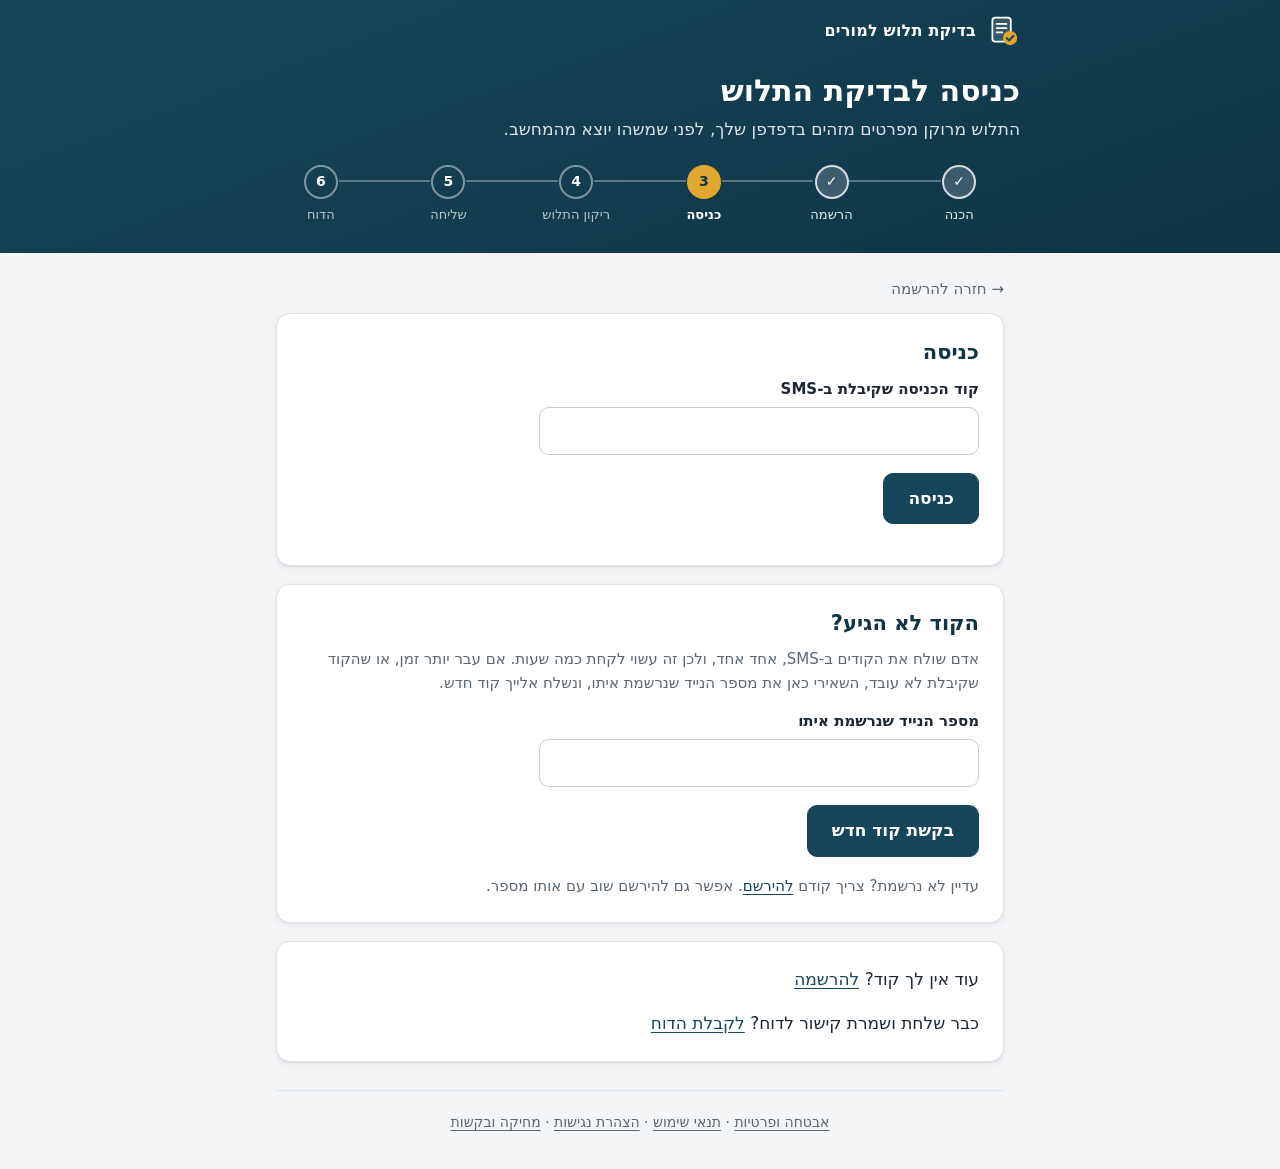
==== index.html @ 2a41a438 "Add files via upload" ====
<!doctype html>
<html lang="he" dir="rtl">
<head>
<meta charset="utf-8">
<meta name="viewport" content="width=device-width, initial-scale=1">
<meta name="referrer" content="no-referrer">
<meta http-equiv="Content-Security-Policy" content="default-src 'none'; script-src 'self'; style-src 'self'; connect-src https://script.google.com/macros/s/AKfycbyGhnnzfXejxpYZVzX2U9uykm526udYM6G5hJUnQsLePHbiMElV_Y1z8CuSsRdPqZ1sxA/exec https://script.googleusercontent.com/macros/echo; img-src 'self'; form-action 'none'; base-uri 'none'">
<title>כניסה לבדיקת תלוש</title>
<link rel="stylesheet" href="style.css">
</head>
<body>
<header>
  <div class="brandbar"><img src="logo.svg" alt="" width="34" height="34"><span>בדיקת תלוש למורים</span></div>
  <h1>כניסה לבדיקת התלוש</h1>
  <p>התלוש מרוקן מפרטים מזהים בדפדפן שלך, לפני שמשהו יוצא מהמחשב.</p>
  <ol class="stepper" aria-label="שלבי הבדיקה"><li class="done"><a href="prepare.html">הכנה</a></li><li class="done"><a href="register.html">הרשמה</a></li><li aria-current="step"><a href="index.html">כניסה</a></li><li>ריקון התלוש</li><li>שליחה</li><li>הדוח</li></ol>
</header>
<main>
  <p class="back-link"><a href="register.html">→ חזרה להרשמה</a></p>
  <section>
    <h2>כניסה</h2>
    <p class="notice" id="resubmit-note" hidden><strong>העלאה חוזרת:</strong> הקלידי כאן את קוד ההעלאה החוזרת מדוח השגיאה. הקובץ החדש ייכנס לאותו תיק, והדוח יגיע לקישור שכבר שמרת.</p>
    <div class="fields">
      <label>קוד הכניסה שקיבלת ב-SMS
        <input type="text" id="code" dir="ltr" autocomplete="off" autocapitalize="characters" spellcheck="false" maxlength="20">
      </label>
    </div>
    <button id="enter" type="button">כניסה</button>
    <p id="status" role="status" aria-live="polite"></p>
  </section>
  <section id="nocode">
    <h2>הקוד לא הגיע?</h2>
    <p class="hint">אדם שולח את הקודים ב-SMS, אחד אחד, ולכן זה עשוי לקחת כמה שעות. אם עבר יותר זמן, או שהקוד שקיבלת לא עובד, השאירי כאן את מספר הנייד שנרשמת איתו, ונשלח אלייך קוד חדש.</p>
    <div class="fields">
      <label>מספר הנייד שנרשמת איתו
        <input type="tel" id="nocode-phone" dir="ltr" inputmode="numeric" autocomplete="tel" maxlength="14">
      </label>
    </div>
    <button id="nocode-send" type="button">בקשת קוד חדש</button>
    <p id="nocode-status" role="status" aria-live="polite"></p>
    <p class="hint">עדיין לא נרשמת? צריך קודם <a href="register.html">להירשם</a>. אפשר גם להירשם שוב עם אותו מספר.</p>
  </section>
  <section>
    <p>עוד אין לך קוד? <a href="register.html">להרשמה</a></p>
    <p>כבר שלחת ושמרת קישור לדוח? <a href="report.html">לקבלת הדוח</a></p>
  </section>
  <p class="footer-links"><a href="privacy.html">אבטחה ופרטיות</a> · <a href="terms.html">תנאי שימוש</a> · <a href="accessibility.html">הצהרת נגישות</a> · <a href="delete.html">מחיקה ובקשות</a></p>
</main>
<script src="config.js"></script>
<script src="api.js"></script>
<script src="crypto-box.js"></script>
<script src="entry.js"></script>
</body>
</html>
---- style.css ----
/* One stylesheet for every page. System fonts only: a web font would add a provider that sees the teachers' IP
   address, and the CSP allows styles from this site alone (no inline styles either). */
:root {
  --bg: #f3f5f7; --card: #fff; --ink: #1b2733; --muted: #5a6772; --line: #dfe4e9; --line-strong: #c5cdd5;
  --brand: #17465c; --brand-dark: #0e3446; --brand-soft: #e7f0f4; --brand-ring: #9cc3d5;
  --accent: #e3a72f; --accent-soft: #fff5df;
  --gap: #b3261e; --gap-soft: #fdeceb; --review: #8a5a00; --ok: #1a7f4b; --ok-soft: #e7f5ee; --none: #5a6772;
  --radius: 14px; --radius-sm: 10px;
  --shadow: 0 1px 2px rgba(16, 24, 40, .05), 0 2px 6px rgba(16, 24, 40, .06);
}
* { box-sizing: border-box; }
[hidden] { display: none !important; } /* label and a.button set display, which would otherwise beat the attribute. */

body {
  margin: 0; background: var(--bg); color: var(--ink);
  font: 17px/1.6 system-ui, "Segoe UI", "Noto Sans Hebrew", Arial, sans-serif;
  -webkit-text-size-adjust: 100%;
}
a { color: var(--brand); text-underline-offset: 3px; }
a:hover { color: var(--brand-dark); }
strong { font-weight: 650; }

/* Header: brand bar, page title, and on the five steps a step bar. */
header {
  background: linear-gradient(160deg, var(--brand) 0%, var(--brand-dark) 100%); color: #fff;
  padding: 0 16px 28px;
}
header > * { max-width: 760px; margin-inline: auto; }
.brandbar { display: flex; align-items: center; gap: 10px; padding: 14px 0 18px; font-weight: 650; font-size: 16px; letter-spacing: .2px; }
.brandbar img { width: 34px; height: 34px; }
header h1 { margin: 6px auto 6px; font-size: 30px; line-height: 1.25; font-weight: 700; }
header p { margin-top: 0; margin-bottom: 0; color: rgba(255, 255, 255, .86); }
header p strong { color: #fff; }

ol.stepper { list-style: none; display: flex; gap: 6px; padding: 0; margin-top: 22px; margin-bottom: 0; counter-reset: step; }
ol.stepper li {
  flex: 1; counter-increment: step; display: flex; flex-direction: column; align-items: center; gap: 6px;
  font-size: 13px; color: rgba(255, 255, 255, .7); text-align: center; position: relative;
}
ol.stepper li::before {
  content: counter(step); width: 30px; height: 30px; border-radius: 50%; display: grid; place-items: center;
  font-weight: 700; font-size: 14px; border: 2px solid rgba(255, 255, 255, .45); color: #fff; background: transparent;
  position: relative; z-index: 1;
}
ol.stepper li + li::after { /* The line to the previous step, which in right-to-left is on the right. */
  content: ""; position: absolute; top: 15px; inset-inline-end: calc(50% + 18px); width: calc(100% - 30px);
  height: 2px; background: rgba(255, 255, 255, .3);
}
ol.stepper li a { color: inherit; text-decoration: none; }
ol.stepper li a::after { content: ""; position: absolute; inset: 0; z-index: 2; } /* The whole step, circle too, is the link. */
ol.stepper li:has(a):hover { color: #fff; }
ol.stepper li:has(a):hover::before { border-color: #fff; }
ol.stepper li a:focus-visible { outline: 3px solid var(--accent); outline-offset: 3px; border-radius: 4px; }
ol.stepper li.done { color: rgba(255, 255, 255, .9); }
ol.stepper li.done::before { content: "✓"; background: rgba(255, 255, 255, .18); border-color: rgba(255, 255, 255, .8); }
ol.stepper li[aria-current="step"] { color: #fff; font-weight: 650; }
ol.stepper li[aria-current="step"]::before { background: var(--accent); border-color: var(--accent); color: var(--brand-dark); }

/* Layout and cards. */
main { max-width: 760px; margin: 0 auto; padding: 24px 16px 8px; }
main.wide { max-width: 980px; }
section {
  background: var(--card); border: 1px solid var(--line); border-radius: var(--radius); box-shadow: var(--shadow);
  padding: 24px; margin-bottom: 18px;
}
h2 { margin: 0 0 10px; font-size: 21px; line-height: 1.35; font-weight: 700; color: var(--brand-dark); }
h3 { margin: 22px 0 6px; font-size: 17px; }
section > p:last-child, section > ul:last-child, section > ol:last-child { margin-bottom: 0; }
section > p:first-child { margin-top: 0; }
.hint { color: var(--muted); margin: 0 0 14px; font-size: 15px; }
.grid { display: grid; grid-template-columns: repeat(auto-fit, minmax(240px, 1fr)); gap: 12px; }

/* Callouts. */
.notice {
  background: var(--accent-soft); border: 1px solid #f1d9a6; border-inline-start: 4px solid var(--accent);
  border-radius: var(--radius-sm); padding: 14px 16px; margin: 12px 0;
}
.notice p { margin: 0 0 8px; }
.notice p:last-child { margin-bottom: 0; }
.notice.consent {
  background: #f8fafb; border: 1px solid var(--line); border-inline-start: 4px solid var(--brand);
  font-size: 15px; line-height: 1.65; margin-top: 0; margin-bottom: 24px;
}
.notice.consent h2 { font-size: 19px; }
.draft {
  background: var(--gap-soft); border: 1px solid #f3b7b2; color: var(--gap); font-weight: 600; box-shadow: none;
  border-radius: var(--radius-sm); padding: 12px 16px;
}
body > .draft { border-radius: 0; border-width: 0 0 1px; margin: 0; text-align: center; font-size: 15px; }

[role="status"]:not(:empty) {
  background: var(--brand-soft); border-inline-start: 4px solid var(--brand); border-radius: var(--radius-sm);
  padding: 10px 14px; margin: 14px 0 0; font-size: 15px;
}
[role="status"].error { background: var(--gap-soft); border-inline-start-color: var(--gap); color: var(--gap); font-weight: 600; }
#status.error { color: var(--gap); font-weight: 600; }

/* Forms. */
label { display: flex; flex-direction: column; gap: 6px; font-size: 15px; font-weight: 600; color: var(--ink); }
.fields { display: grid; gap: 16px; max-width: 440px; margin-top: 6px; }
input[type="text"], input[type="email"], input[type="tel"], input[type="month"], select {
  font: inherit; font-weight: 400; min-height: 48px; padding: 10px 14px; width: 100%; max-width: 100%;
  border: 1.5px solid var(--line-strong); border-radius: var(--radius-sm); background: #fff; color: inherit;
  transition: border-color .15s, box-shadow .15s;
}
input[type="text"]:hover, input[type="tel"]:hover, select:hover { border-color: #9aa7b3; }
input:focus, select:focus { outline: none; border-color: var(--brand); box-shadow: 0 0 0 4px var(--brand-soft); }
input[dir="ltr"] { text-align: left; }
select { appearance: auto; }

input[type="file"] {
  font: inherit; font-size: 15px; width: 100%; max-width: 100%; padding: 22px 16px; color: var(--muted);
  border: 2px dashed var(--line-strong); border-radius: var(--radius); background: #f8fafb; cursor: pointer;
}
input[type="file"]:hover { border-color: var(--brand); background: var(--brand-soft); }
input[type="file"]::file-selector-button {
  font: inherit; font-weight: 600; margin-inline-end: 14px; padding: 10px 18px; border-radius: var(--radius-sm);
  border: 1.5px solid var(--brand); background: #fff; color: var(--brand); cursor: pointer;
}

/* The file field as a large choice area. The input stays focusable and clickable for keyboards and screen readers,
   only out of sight; the label around it opens the picker. */
label.dropzone {
  position: relative; display: flex; flex-direction: column; align-items: center; gap: 4px; text-align: center;
  padding: 30px 16px; border: 2px dashed var(--line-strong); border-radius: var(--radius); background: #f8fafb;
  cursor: pointer; transition: border-color .15s, background .15s;
}
label.dropzone:hover, label.dropzone:focus-within { border-color: var(--brand); background: var(--brand-soft); }
label.dropzone input { position: absolute; inset: 0; width: 100%; height: 100%; opacity: 0; cursor: pointer; }
label.dropzone .dz-title {
  display: inline-flex; align-items: center; min-height: 48px; padding: 11px 24px; border-radius: var(--radius-sm);
  background: var(--brand); color: #fff; font-weight: 650;
}
label.dropzone .dz-hint { font-weight: 400; font-size: 14px; color: var(--muted); margin-top: 6px; }

label.check {
  flex-direction: row; align-items: flex-start; gap: 12px; margin-top: 16px; padding: 14px 16px;
  font-weight: 500; line-height: 1.5; border: 1.5px solid var(--line); border-radius: var(--radius-sm);
  background: #f8fafb; cursor: pointer;
}
label.check:hover { border-color: var(--line-strong); }
label.check:has(input:checked) { border-color: var(--brand); background: var(--brand-soft); }
label.check input { width: 20px; height: 20px; margin: 2px 0 0; flex: none; accent-color: var(--brand); cursor: pointer; }

/* Buttons: the main action is filled, others in a row are outlined. */
button, a.button {
  font: inherit; font-weight: 650; display: inline-flex; align-items: center; justify-content: center; gap: 8px;
  min-height: 48px; padding: 11px 24px; margin-top: 18px; border-radius: var(--radius-sm); border: 1.5px solid var(--brand);
  background: var(--brand); color: #fff; cursor: pointer; text-decoration: none; max-width: 100%;
  transition: background .15s, border-color .15s, box-shadow .15s;
}
button:hover, a.button:hover { background: var(--brand-dark); border-color: var(--brand-dark); color: #fff; }
button:disabled, button:disabled:hover {
  background: #c9d1d8; border-color: #c9d1d8; color: #fff; cursor: not-allowed; opacity: 1;
}
.actions { display: flex; flex-wrap: wrap; gap: 10px; }
.actions button, .actions a.button, button.secondary { margin-top: 18px; background: #fff; color: var(--brand); }
.actions button:hover, .actions a.button:hover, button.secondary:hover { background: var(--brand-soft); color: var(--brand-dark); }
.actions button.primary, .actions a.button.primary { background: var(--brand); color: #fff; }
.actions button.primary:hover, .actions a.button.primary:hover { background: var(--brand-dark); color: #fff; }
.actions button:disabled, button.secondary:disabled { background: #fff; color: #9aa7b3; border-color: #d3dae0; }
button.danger { background: var(--gap); border-color: var(--gap); }
button.danger:hover { background: #8f1e18; border-color: #8f1e18; }
button.danger:disabled { background: #e6c4c1; border-color: #e6c4c1; }
button:focus-visible, a:focus-visible, input:focus-visible, select:focus-visible, label.check:focus-within {
  outline: 3px solid var(--brand-ring); outline-offset: 2px;
}

/* The phone app: the codes, large enough to read out. */
ol.codes { list-style: none; padding: 0; margin: 18px 0 6px; display: grid; gap: 8px; }
ol.codes li {
  display: flex; align-items: center; justify-content: space-between; gap: 10px; flex-wrap: wrap;
  padding: 10px 12px; border: 1.5px solid var(--line); border-radius: var(--radius-sm); background: #f8fafb;
}
ol.codes .code {
  font: 700 24px/1.2 ui-monospace, Consolas, monospace; letter-spacing: 2px; direction: ltr; color: var(--brand-dark);
}
ol.codes a.button { margin-top: 0; min-height: 40px; padding: 6px 14px; font-size: 15px; width: auto; background: #fff; color: var(--brand); }
ol.codes a.button:hover { background: var(--brand-soft); color: var(--brand-dark); }
#make { width: 100%; font-size: 20px; min-height: 64px; margin-top: 0; }

/* "Back" above the first card of a step. */
.back-link { margin: 0 0 12px; font-size: 15px; }
.back-link a { color: var(--muted); text-decoration: none; }
.back-link a:hover { color: var(--brand); text-decoration: underline; }

/* A quiet line under the form, such as "already have a code?" on the registration page. */
.small-link { text-align: center; font-size: 13px; color: var(--muted); margin: 14px 0 0; }
.small-link a { color: var(--muted); }
a.button.secondary { background: #fff; color: var(--brand); }
a.button.secondary:hover { background: var(--brand-soft); color: var(--brand-dark); }

/* Send and report pages. */
.link-box {
  background: #f1f5f7; border: 1.5px dashed var(--line-strong); border-radius: var(--radius-sm); padding: 12px 14px;
  overflow-wrap: anywhere; font-family: ui-monospace, Consolas, monospace; font-size: 14px; color: var(--brand-dark);
}
canvas.qr {
  display: block; width: 200px; max-width: 100%; height: auto; margin: 20px auto 8px; padding: 10px;
  background: #fff; border: 1px solid var(--line); border-radius: var(--radius-sm);
}
progress { display: block; width: 100%; height: 10px; margin-top: 16px; accent-color: var(--brand); }
img.page {
  display: block; width: 100%; max-width: 820px; margin: 16px auto; border: 1px solid var(--line);
  border-radius: 6px; background: #fff; box-shadow: var(--shadow);
}
#pages { margin-top: 8px; }
/* Pension report pages: the image with her own black boxes on top. */
.sheet { position: relative; width: 100%; max-width: 820px; margin: 16px auto; border: 1px solid var(--line);
  border-radius: 6px; background: #fff; box-shadow: var(--shadow); overflow: hidden; user-select: none; }
.sheet img { display: block; width: 100%; }
.sheet.marking { cursor: crosshair; touch-action: none; outline: 3px solid var(--brand-ring); }
.sheet .mark { position: absolute; background: #000; }
/* Our suggested boxes: black while on; switched off they leave a red frame so she can bring them back. */
.sheet .auto { position: absolute; display: block; margin: 0; padding: 0; min-height: 0; min-width: 0; width: auto;
  border: 0; border-radius: 0; background: #000; box-shadow: none; cursor: pointer; }
.sheet .auto:hover { background: #000; outline: 2px solid var(--accent); }
.sheet .auto.off { background: transparent; outline: 2px dashed var(--gap); outline-offset: -1px; }
.sheet .auto.off:hover { background: rgba(200, 40, 30, .08); }
.sheet .auto.locked { cursor: default; }
.sheet .auto.locked:hover { outline: none; }
.sheet.marking .auto { pointer-events: none; }

/* Text pages. */
ul.points, ol.steps { margin: 0; padding-inline-start: 22px; }
ul.points li, ol.steps li { margin-bottom: 10px; }
ul.points li::marker { color: var(--accent); }
ol.steps li::marker { color: var(--brand); font-weight: 700; }
.consent p { margin: 0 0 10px; }

/* Tables (privacy page, and the local check page). */
.table-wrap { overflow-x: auto; margin-top: 12px; border: 1px solid var(--line); border-radius: var(--radius-sm); }
table { border-collapse: collapse; width: 100%; font-size: 15px; }
th, td { border-bottom: 1px solid var(--line); padding: 10px 12px; text-align: right; vertical-align: top; }
tr:last-child td { border-bottom: 0; }
th { background: var(--brand-soft); color: var(--brand-dark); white-space: nowrap; font-weight: 650; }
tbody tr:nth-child(even) td { background: #fafbfc; }
td.num { direction: ltr; text-align: right; white-space: nowrap; }
.cards { display: grid; grid-template-columns: repeat(auto-fit, minmax(130px, 1fr)); gap: 10px; margin-bottom: 12px; }
.card { border: 1px solid var(--line); border-radius: var(--radius-sm); padding: 12px; text-align: center; background: #fff; }
.card b { display: block; font-size: 26px; }
.s-gap { color: var(--gap); font-weight: 600; }
.s-review { color: var(--review); font-weight: 600; }
.s-ok { color: var(--ok); }
.s-not_checked { color: var(--none); }

/* The hidden field for robots. Moving it off screen would widen a right-to-left page. */
.trap { position: absolute; width: 1px; height: 1px; overflow: hidden; clip-path: inset(50%); opacity: 0; pointer-events: none; }

.footer-links {
  text-align: center; font-size: 14px; color: var(--muted); margin: 28px 0 0; padding: 20px 0 28px;
  border-top: 1px solid var(--line);
}
.footer-links a { color: var(--muted); }
.footer-links a:hover { color: var(--brand); }

@media (max-width: 560px) {
  body { font-size: 16px; }
  header { padding-bottom: 22px; }
  header h1 { font-size: 24px; }
  main { padding: 16px 12px 4px; }
  section { padding: 18px 16px; border-radius: 12px; }
  h2 { font-size: 19px; }
  ol.stepper li { font-size: 11.5px; }
  ol.stepper li::before { width: 26px; height: 26px; font-size: 13px; }
  ol.stepper li + li::after { top: 13px; inset-inline-end: calc(50% + 16px); width: calc(100% - 26px); }
  button, a.button { width: 100%; }
  .actions button, .actions a.button { flex: 1 1 140px; width: auto; }
  /* Text tables (class "stack") turn into one card per row: the first cell is its title. */
  .table-wrap.stack { border: 0; overflow: visible; }
  .stack table, .stack tbody, .stack tr, .stack td { display: block; width: 100%; }
  .stack thead { display: none; }
  .stack tr { border: 1px solid var(--line); border-radius: var(--radius-sm); padding: 10px 14px; margin-bottom: 10px; background: #fff; }
  .stack tbody tr:nth-child(even) td { background: transparent; }
  .stack td { border: 0; padding: 2px 0; }
  .stack td:first-child { font-weight: 650; color: var(--brand-dark); padding-bottom: 6px; }
  .stack td + td { color: var(--muted); font-size: 15px; }
}

@media (prefers-reduced-motion: reduce) { * { transition: none !important; } }
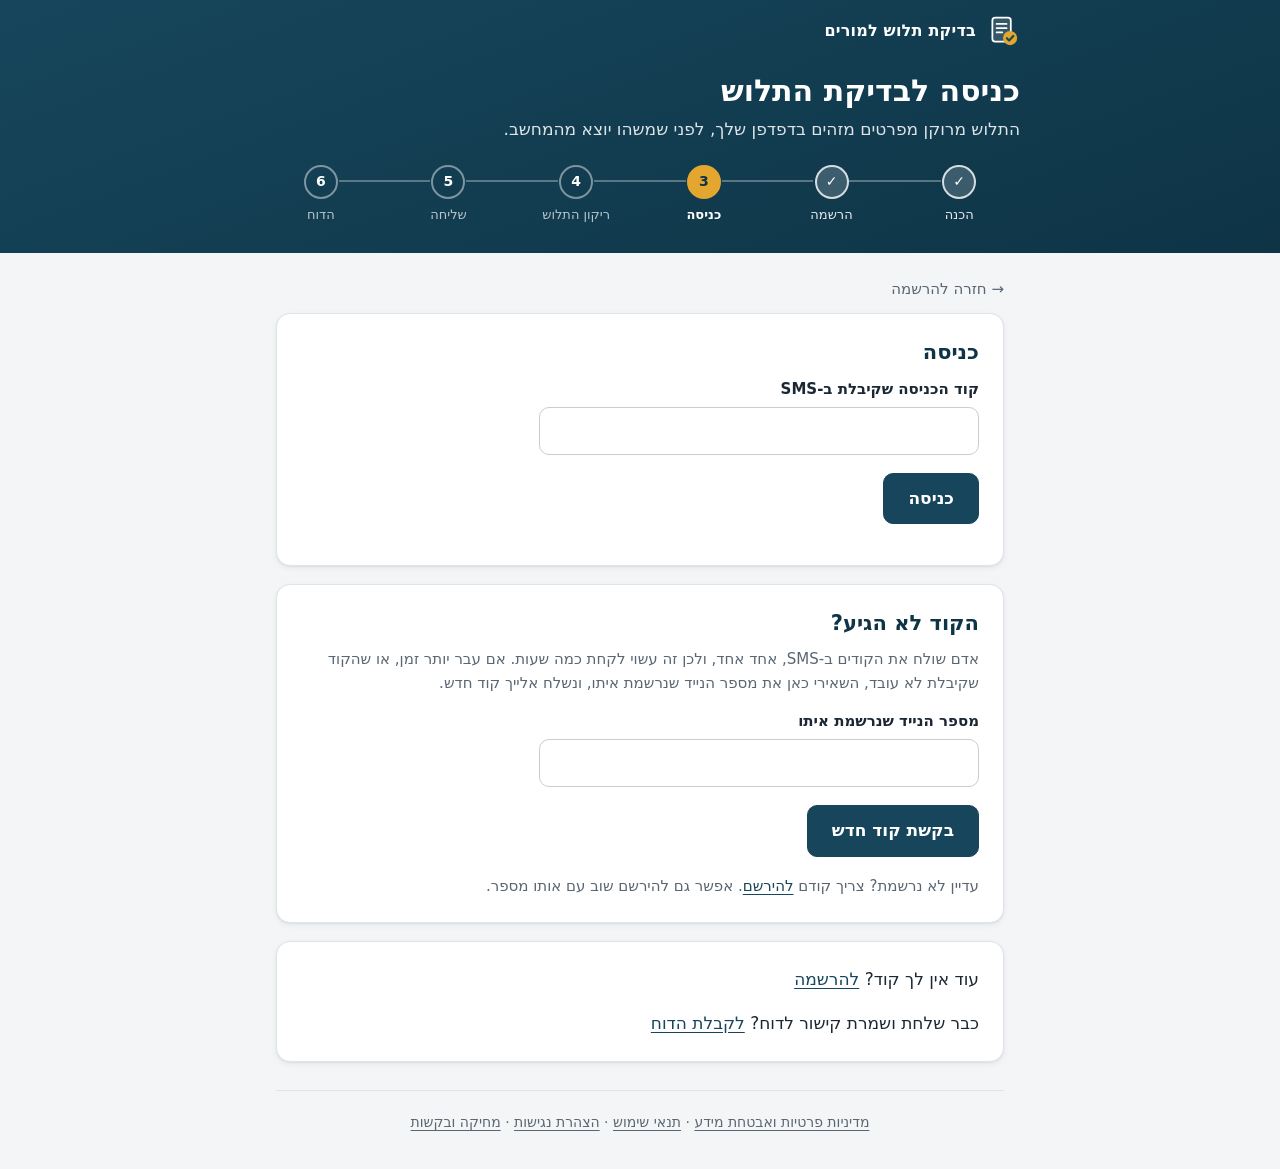
==== commit da1f0bc9: "Privacy and security policy 2026-11-17, consent 2026-11-17-1 with links" ====
--- a/index.html
+++ b/index.html
@@ -44,7 +44,7 @@
     <p>עוד אין לך קוד? <a href="register.html">להרשמה</a></p>
     <p>כבר שלחת ושמרת קישור לדוח? <a href="report.html">לקבלת הדוח</a></p>
   </section>
-  <p class="footer-links"><a href="privacy.html">אבטחה ופרטיות</a> · <a href="terms.html">תנאי שימוש</a> · <a href="accessibility.html">הצהרת נגישות</a> · <a href="delete.html">מחיקה ובקשות</a></p>
+  <p class="footer-links"><a href="privacy.html">מדיניות פרטיות ואבטחת מידע</a> · <a href="terms.html">תנאי שימוש</a> · <a href="accessibility.html">הצהרת נגישות</a> · <a href="delete.html">מחיקה ובקשות</a></p>
 </main>
 <script src="config.js"></script>
 <script src="api.js"></script>
--- a/style.css
+++ b/style.css
@@ -226,6 +226,10 @@
 ul.points li, ol.steps li { margin-bottom: 10px; }
 ul.points li::marker { color: var(--accent); }
 ol.steps li::marker { color: var(--brand); font-weight: 700; }
+ol.toc { margin: 8px 0 0; padding-inline-start: 22px; columns: 2 220px; column-gap: 24px; }
+ol.toc li { margin-bottom: 4px; break-inside: avoid; }
+section[id] { scroll-margin-top: 12px; }
+label.check a { font-weight: 650; }
 .consent p { margin: 0 0 10px; }
 
 /* Tables (privacy page, and the local check page). */
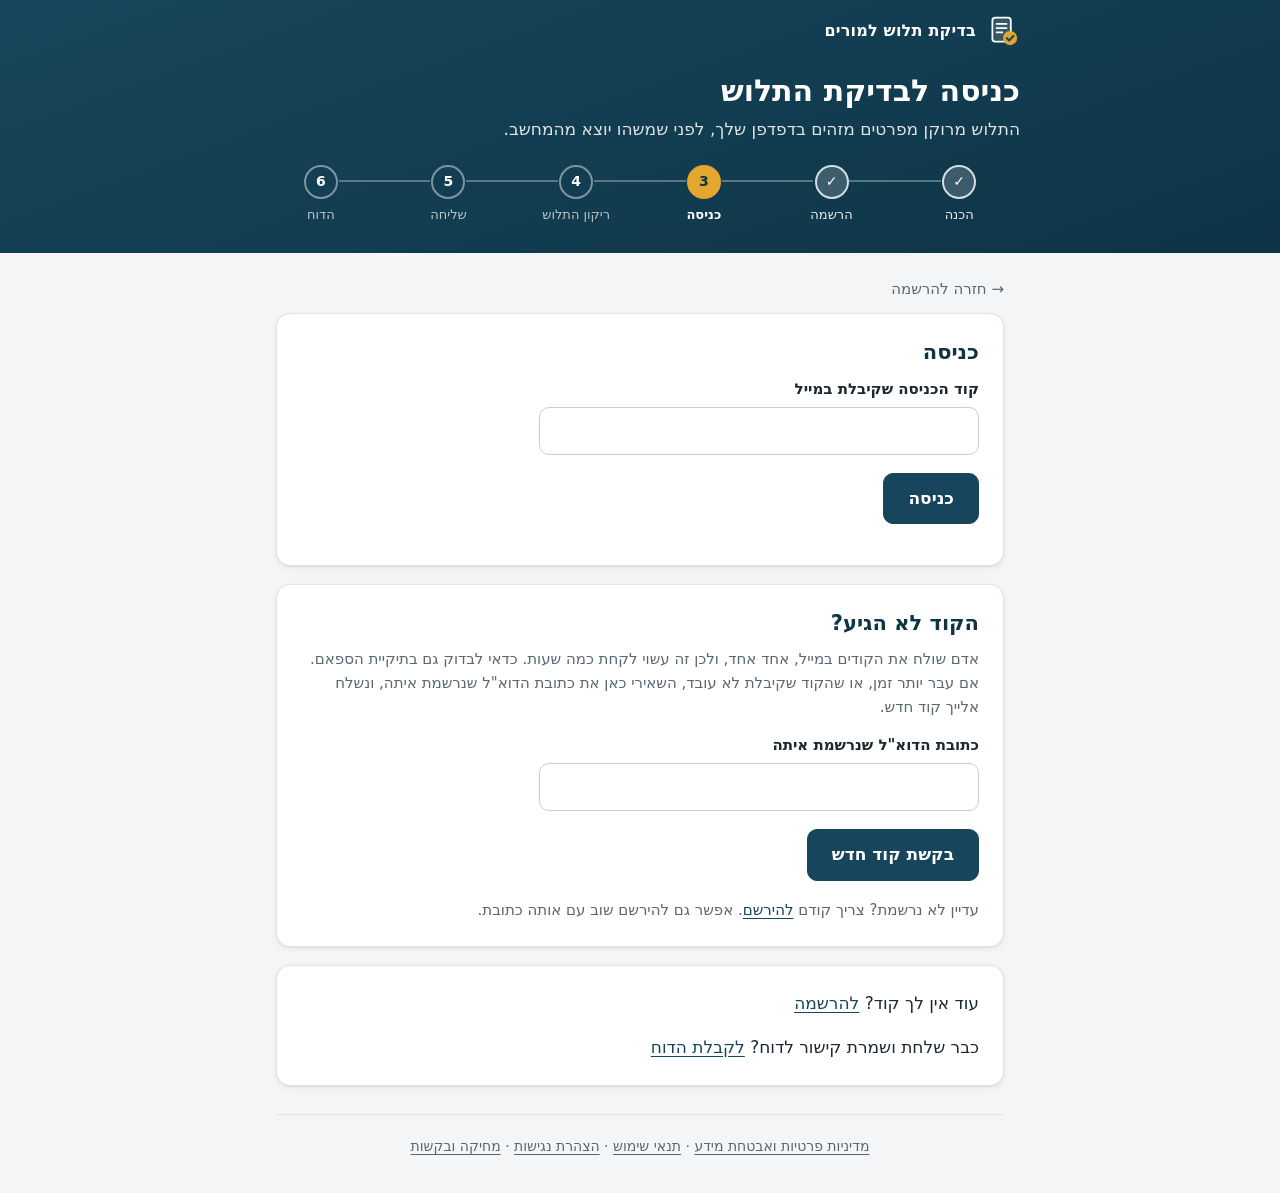
==== commit 37441f2f: "Email first: email required, code by email (consent/privacy 2026-11-17-3)" ====
--- a/index.html
+++ b/index.html
@@ -21,7 +21,7 @@
     <h2>כניסה</h2>
     <p class="notice" id="resubmit-note" hidden><strong>העלאה חוזרת:</strong> הקלידי כאן את קוד ההעלאה החוזרת מדוח השגיאה. הקובץ החדש ייכנס לאותו תיק, והדוח יגיע לקישור שכבר שמרת.</p>
     <div class="fields">
-      <label>קוד הכניסה שקיבלת ב-SMS
+      <label>קוד הכניסה שקיבלת במייל
         <input type="text" id="code" dir="ltr" autocomplete="off" autocapitalize="characters" spellcheck="false" maxlength="20">
       </label>
     </div>
@@ -30,15 +30,15 @@
   </section>
   <section id="nocode">
     <h2>הקוד לא הגיע?</h2>
-    <p class="hint">אדם שולח את הקודים ב-SMS, אחד אחד, ולכן זה עשוי לקחת כמה שעות. אם עבר יותר זמן, או שהקוד שקיבלת לא עובד, השאירי כאן את מספר הנייד שנרשמת איתו, ונשלח אלייך קוד חדש.</p>
+    <p class="hint">אדם שולח את הקודים במייל, אחד אחד, ולכן זה עשוי לקחת כמה שעות. כדאי לבדוק גם בתיקיית הספאם. אם עבר יותר זמן, או שהקוד שקיבלת לא עובד, השאירי כאן את כתובת הדוא"ל שנרשמת איתה, ונשלח אלייך קוד חדש.</p>
     <div class="fields">
-      <label>מספר הנייד שנרשמת איתו
-        <input type="tel" id="nocode-phone" dir="ltr" inputmode="numeric" autocomplete="tel" maxlength="14">
+      <label>כתובת הדוא"ל שנרשמת איתה
+        <input type="email" id="nocode-email" dir="ltr" inputmode="email" autocomplete="email" maxlength="254">
       </label>
     </div>
     <button id="nocode-send" type="button">בקשת קוד חדש</button>
     <p id="nocode-status" role="status" aria-live="polite"></p>
-    <p class="hint">עדיין לא נרשמת? צריך קודם <a href="register.html">להירשם</a>. אפשר גם להירשם שוב עם אותו מספר.</p>
+    <p class="hint">עדיין לא נרשמת? צריך קודם <a href="register.html">להירשם</a>. אפשר גם להירשם שוב עם אותה כתובת.</p>
   </section>
   <section>
     <p>עוד אין לך קוד? <a href="register.html">להרשמה</a></p>
